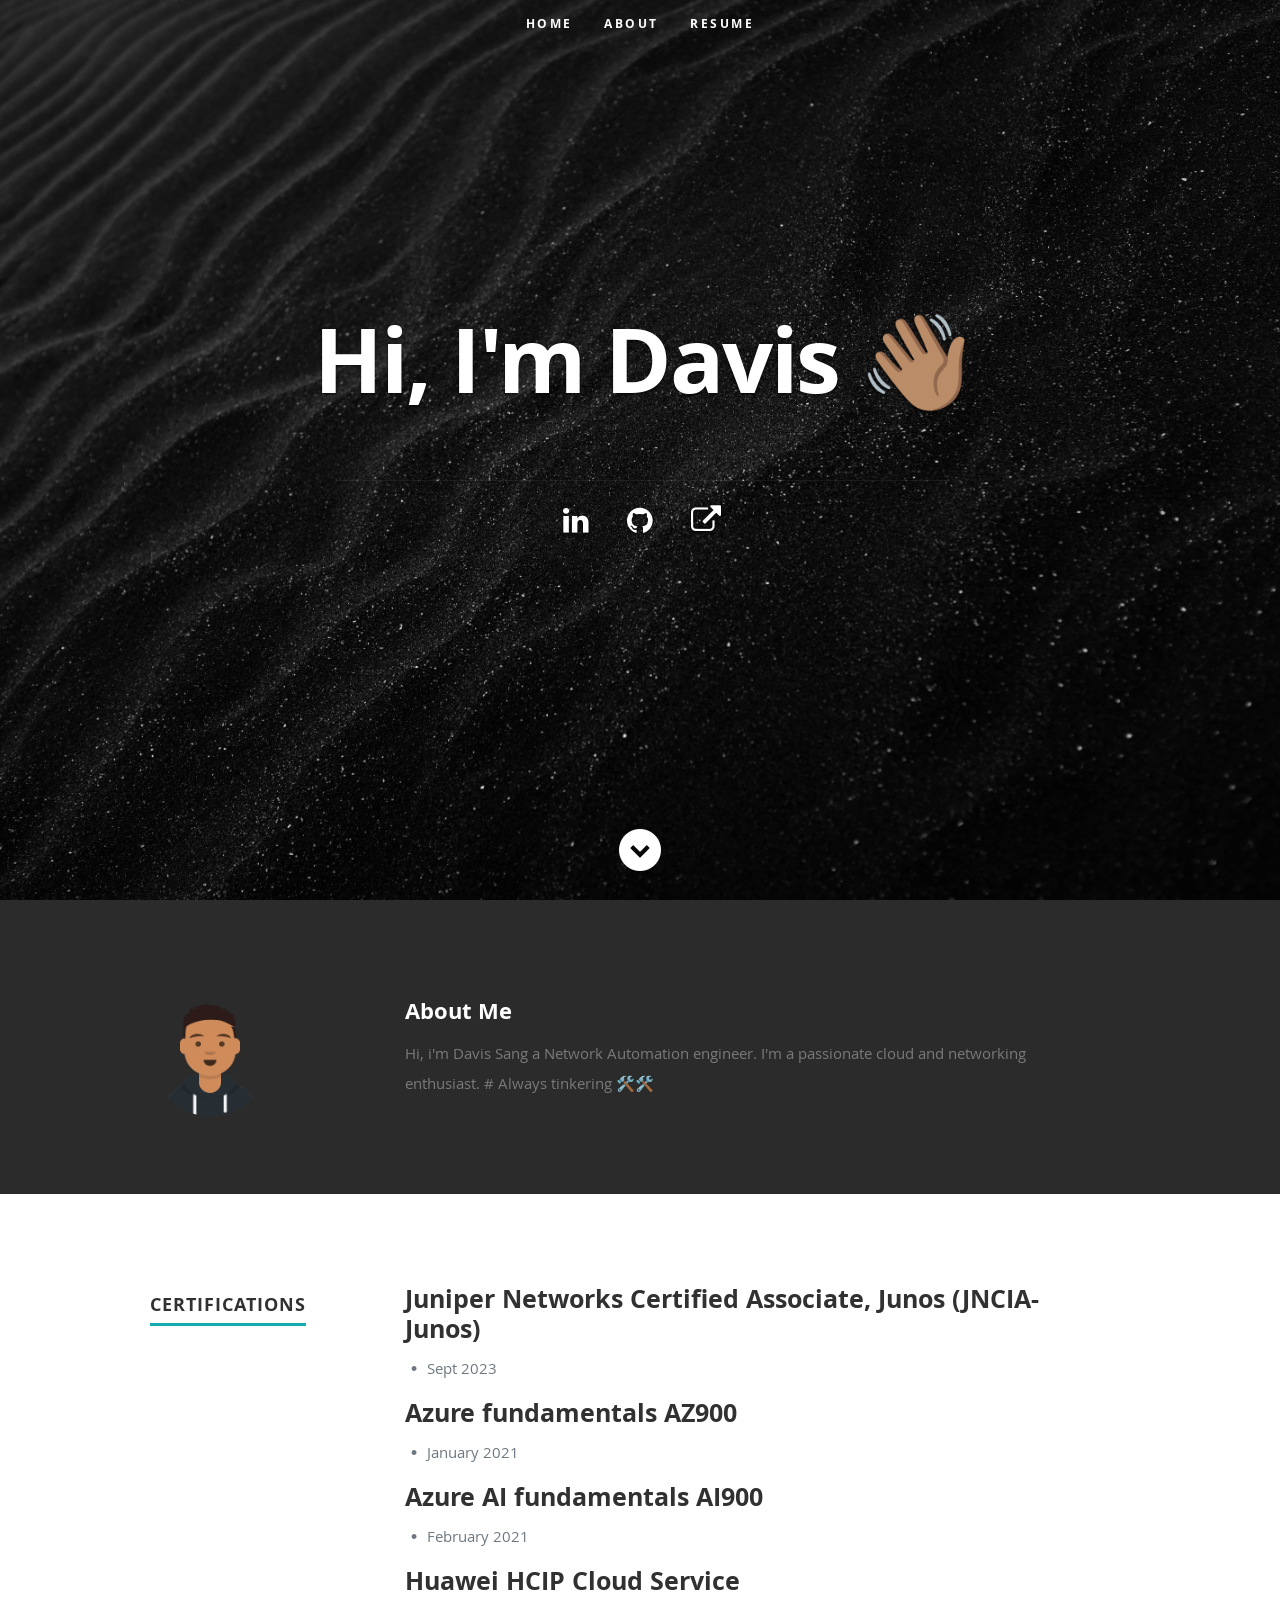
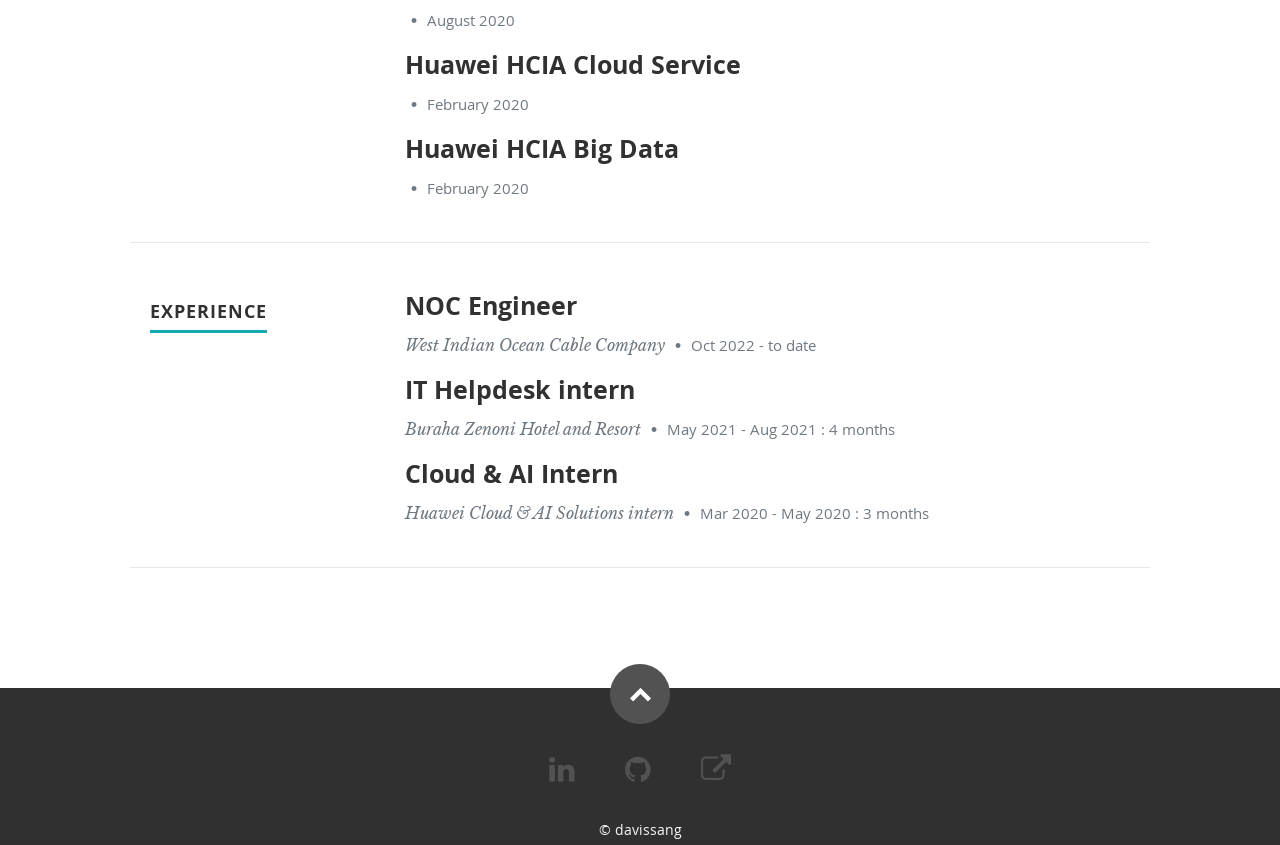
==== frontend/index.html @ 90fdb2c0 "chore: frontend cleanup" ====
<!DOCTYPE html>
<html class="no-js" lang="en">
<head>
   <!--- Basic Page Needs
   ================================================== -->
   <meta charset="utf-8">
	<title>Davissang</title>
	<meta name="description" content="">
	<meta name="author" content="">

   <!-- Mobile Specific Metas
   ================================================== -->
	<meta name="viewport" content="width=device-width, initial-scale=1, maximum-scale=1">

	<!-- CSS
    ================================================== -->
   <link rel="stylesheet" href="css/default.css">
	<link rel="stylesheet" href="css/layout.css">
   <link rel="stylesheet" href="css/media-queries.css">
   <link rel="stylesheet" href="css/magnific-popup.css">

   <!-- Script
   ================================================== -->
	<script src="js/modernizr.js"></script>

   <!-- Favicons
	================================================== -->
	<link rel="shortcut icon" href="images/favicon.png" >

</head>

<body>

   <!-- Header
   ================================================== -->
   <header id="home">

      <nav id="nav-wrap">

         <a class="mobile-btn" href="#nav-wrap" title="Show navigation">Show navigation</a>
	      <a class="mobile-btn" href="#" title="Hide navigation">Hide navigation</a>

         <ul id="nav" class="nav">
            <li class="current"><a class="smoothscroll" href="#home">Home</a></li>
            <li><a class="smoothscroll" href="#about">About</a></li>
	         <li><a class="smoothscroll" href="#resume">Resume</a></li>
         </ul> <!-- end #nav -->

      </nav> <!-- end #nav-wrap -->

      <div class="row banner">
         <div class="banner-text">
            <h1 class="responsive-headline">Hi, I'm Davis <span> &#128075;&#127997;</span></h1>
            <h3> <a class="smoothscroll" href="#about"></a>
            <a class="smoothscroll" href="#about"></a>.</h3>
            <hr />
            <ul class="social">
               <li><a href="https://www.linkedin.com/in/davis-sang/"><i class="fa fa-linkedin"></i></a></li>
               <li><a href="https://github.com/davissang"><i class="fa fa-github"></i></a></li>
               <li><a href=""><i class="fa fa-external-link"></i></a></li>
            </ul>
         </div>
      </div>

      <p class="scrolldown">
         <a class="smoothscroll" href="#about"><i class="icon-down-circle"></i></a>
      </p>

   </header> 
   <!-- Header End -->

   <main class = "main-page">
   <!-- About Section
   ================================================== -->
   <section id="about">

      <div class="row">

         <div class="three columns">

            <img class="profile-pic"  src="images/myavatar.png"alt="" />

         </div>

         <div class="nine columns main-col">

            <h2>About Me</h2>

            <p>
               Hi, i'm Davis Sang a Network Automation engineer. I'm a passionate cloud and networking enthusiast.
               # Always tinkering 🛠️🛠️ 
            </p>

         </div> <!-- end .main-col -->

      </div>

   </section> <!-- About Section End-->


   <!-- Resume Section
   ================================================== -->
   <section id="resume">

      <!-- Education
      ----------------------------------------------- -->
      <div class="row education">

         <div class="three columns header-col">
            <h1><span>Certifications</span></h1>
         </div>

         <div class="nine columns main-col">

            <div class="row item">

                <div class="twelve columns">
 
                   <h3>Juniper Networks Certified Associate, Junos (JNCIA-Junos)</h3>
                   <p class="info"><span>&bull;</span> <em class="date">Sept 2023</em></p>
 
                </div>
 
             </div> <!-- item end -->

            <div class="row item">

               <div class="twelve columns">

                  <h3>Azure fundamentals AZ900</h3>
                  <p class="info"><span>&bull;</span> <em class="date">January 2021</em></p>

               </div>

            </div> <!-- item end -->

            <div class="row item">

               <div class="twelve columns">

                  <h3>Azure AI fundamentals AI900</h3>
                  <p class="info"> <span>&bull;</span> <em class="date">February 2021</em></p>

               </div>

            </div> <!-- item end -->
            <div class="row item">

               <div class="twelve columns">

                  <h3>Huawei HCIP Cloud Service</h3>
                  <p class="info"> <span>&bull;</span> <em class="date">August 2020</em></p>

               </div>

            </div> <!-- item end -->
            <div class="row item">

               <div class="twelve columns">

                  <h3>Huawei HCIA Cloud Service</h3>
                  <p class="info"> <span>&bull;</span> <em class="date">February 2020</em></p>

               </div>

            </div> <!-- item end -->
            <div class="row item">

               <div class="twelve columns">

                  <h3>Huawei HCIA Big Data</h3>
                  <p class="info"> <span>&bull;</span> <em class="date">February 2020</em></p>

               </div>

            </div> <!-- item end -->

         </div> <!-- main-col end -->

      </div> <!-- End Education -->


      <!-- Work
      ----------------------------------------------- -->
      <div class="row work">

         <div class="three columns header-col">
            <h1><span> Experience</span></h1>
         </div>

         <div class="nine columns main-col">

            <div class="row item">

                <div class="twelve columns">
 
                   <h3>NOC Engineer </h3>
                   <p class="info">West Indian Ocean Cable Company <span>&bull;</span> <em class="date"> Oct 2022 - to date</em></p>
 
                </div>
 
             </div> <!-- item end -->            
            
            <div class="row item">

               <div class="twelve columns">

                  <h3> IT Helpdesk intern </h3>
                  <p class="info"> Buraha Zenoni Hotel and Resort <span>&bull;</span> <em class="date">May 2021 - Aug 2021 : 4 months</em></p>


               </div>

            </div> <!-- item end -->

            <div class="row item">

               <div class="twelve columns">

                  <h3>Cloud & AI Intern </h3>
                  <p class="info">Huawei Cloud & AI Solutions intern <span>&bull;</span> <em class="date">Mar 2020 - May 2020  : 3 months</em></p>

               </div>

            </div> <!-- item end -->

            

         </div> <!-- main-col end -->

      </div> <!-- End Work -->
   </main>
   <!-- footer================================================== -->
   <footer>

      <div class="row">

         <div class="twelve columns">

            <ul class="social-links">
               <li><a href="https://www.linkedin.com/in/davis-sang/"><i class="fa fa-linkedin"></i></a></li>
               <li><a href="https://github.com/davissang"><i class="fa fa-github"></i></a></li>
               <li><a href=""><i class="fa fa-external-link"></i></a></li>
            </ul>
            <ul class="copyright">
               <li>&copy; davissang</li>
            </ul>

         </div>

         <div id="go-top"><a class="smoothscroll" title="Back to Top" href="#home"><i class="icon-up-open"></i></a></div>

      </div>

   </footer> <!-- Footer End-->

   <!-- Java Script
   ================================================== -->
   <script src="http://ajax.googleapis.com/ajax/libs/jquery/1.10.2/jquery.min.js"></script>
   <script>window.jQuery || document.write('<script src="js/jquery-1.10.2.min.js"><\/script>')</script>
   <script type="text/javascript" src="js/jquery-migrate-1.2.1.min.js"></script>
   <script src="js/jquery.flexslider.js"></script>
   <script src="js/waypoints.js"></script>
   <script src="js/jquery.fittext.js"></script>
   <script src="js/magnific-popup.js"></script>
   <script src="js/init.js"></script>

</body>

</html>
---- frontend/css/default.css ----
/*
=====================================================================
*   Ceevee v1.0 Default Stylesheet
*   url: styleshout.com
*   03-17-2014
=====================================================================

TOC:
a. Webfonts and Icon fonts
b. Reset
c. Default Styles
   1. Basic
   2. Typography
   3. Links
   4. Images
   5. Buttons
   6. Forms
d. Grid
e. Others
   1. Clearing
   2. Misc

=====================================================================  */

/* ------------------------------------------------------------------ */
/* a. Webfonts and Icon fonts
 ------------------------------------------------------------------ */

@import url("fonts.css");
@import url("fontello/css/fontello.css");
@import url("font-awesome/css/font-awesome.min.css");

/* ------------------------------------------------------------------
/* b. Reset
      Adapted from:
      Normalize.css - https://github.com/necolas/normalize.css/
      HTML5 Doctor Reset - html5doctor.com/html-5-reset-stylesheet/
/* ------------------------------------------------------------------ */

html, body, div, span, object, iframe,
h1, h2, h3, h4, h5, h6, p, blockquote, pre,
abbr, address, cite, code,
del, dfn, em, img, ins, kbd, q, samp,
small, strong, sub, sup, var,
b, i,
dl, dt, dd, ol, ul, li,
fieldset, form, label, legend,
table, caption, tbody, tfoot, thead, tr, th, td,
article, aside, canvas, details, figcaption, figure,
footer, header, hgroup, menu, nav, section, summary,
time, mark, audio, video {
   margin: 0;
   padding: 0;
   border: 0;
   outline: 0;
   font-size: 100%;
   vertical-align: baseline;
   background: transparent;
}

article,aside,details,figcaption,figure,
footer,header,hgroup,menu,nav,section {
   display: block;
}

audio,
canvas,
video {
   display: inline-block;
}

audio:not([controls]) {
   display: none;
   height: 0;
}

[hidden] { display: none; }

code, kbd, pre, samp {
   font-family: monospace, serif;
   font-size: 1em;
}

pre {
   white-space: pre;
   white-space: pre-wrap;
   word-wrap: break-word;
}

blockquote, q { quotes: &#8220 &#8220; }

blockquote:before, blockquote:after,
q:before, q:after {
   content: '';
   content: none;
}

ins {
   background-color: #ff9;
   color: #000;
   text-decoration: none;
}

mark {
   background-color: #A7F4F6;
   color: #555;
}

del { text-decoration: line-through; }

abbr[title], dfn[title] {
   border-bottom: 1px dotted;
   cursor: help;
}

table {
   border-collapse: collapse;
   border-spacing: 0;
}


/* ------------------------------------------------------------------ */
/* c. Default and Basic Styles
      Adapted from:
      Skeleton CSS Framework - http://www.getskeleton.com/
      Typeplate Typographic Starter Kit - http://typeplate.com/
/* ------------------------------------------------------------------ */

/*  1. Basic  ------------------------------------------------------- */

*,
*:before,
*:after {
   -moz-box-sizing: border-box;
   -webkit-box-sizing: border-box;
   box-sizing: border-box;
}

html {
   font-size: 62.5%;
   -webkit-font-smoothing: antialiased;
}

body {
   background: #fff;
   font-family: 'opensans-regular', sans-serif;
   font-weight: normal;
   font-size: 15px;
   line-height: 30px;
	color: #838C95;

   -webkit-font-smoothing: antialiased; /* Fix for webkit rendering */
	-webkit-text-size-adjust: 100%;
}

/*  2. Typography
       Vertical rhythm with leading derived from 6
--------------------------------------------------------------------- */

h1, h2, h3, h4, h5, h6 {
   color: #313131;
	font-family: 'opensans-bold', sans-serif;
   font-weight: normal;
}
h1 a, h2 a, h3 a, h4 a, h5 a, h6 a { font-weight: inherit; }
h1 { font-size: 38px; line-height: 42px; margin-bottom: 12px; letter-spacing: -1px; }
h2 { font-size: 28px; line-height: 36px; margin-bottom: 6px; }
h3 { font-size: 22px; line-height: 30px; margin-bottom: 12px; }
h4 { font-size: 20px; line-height: 30px; margin-bottom: 6px; }
h5 { font-size: 18px; line-height: 30px; }
h6 { font-size: 14px; line-height: 30px; }
.subheader { }

p { margin: 0 0 30px 0; }
p img { margin: 0; }
p.lead {
   font: 19px/36px 'opensans-light', sans-serif;
   margin-bottom: 18px;
}

/* for 'em' and 'strong' tags, font-size and line-height should be same with
the body tag due to rendering problems in some browsers */
em { font: 15px/30px 'opensans-italic', sans-serif; }
strong, b { font: 15px/30px 'opensans-bold', sans-serif; }
small { font-size: 11px; line-height: inherit; }

/*	Blockquotes */
blockquote {
   margin: 30px 0px;
   padding-left: 40px;
   position: relative;
}
blockquote:before {
   content: "\201C";
   opacity: 0.45;
   font-size: 80px;
   line-height: 0px;
   margin: 0;
   font-family: arial, sans-serif;

   position: absolute;
   top:  30px;
	left: 0;
}
blockquote p {
   font-family: 'librebaskerville-italic', serif;
   padding: 0;
   font-size: 18px;
   line-height: 36px;
}
blockquote cite {
   display: block;
   font-size: 12px;
   font-style: normal;
   line-height: 18px;
}
blockquote cite:before { content: "\2014 \0020"; }
blockquote cite a,
blockquote cite a:visited { color: #8B9798; border: none }

/* ---------------------------------------------------------------------
/*  Pull Quotes Markup
/*
    <aside class="pull-quote">
		<blockquote>
			<p></p>
		</blockquote>
	 </aside>
/*
/* --------------------------------------------------------------------- */
.pull-quote {
   position: relative;
	padding: 18px 30px 18px 0px;
}
.pull-quote:before,
.pull-quote:after {
	height: 1em;
	opacity: 0.45;
	position: absolute;
	font-size: 80px;
   font-family: Arial, Sans-Serif;
}
.pull-quote:before {
	content: "\201C";
	top:  33px;
	left: 0;
}
.pull-quote:after {
	content: '\201D';
	bottom: -33px;
	right: 0;
}
.pull-quote blockquote {
   margin: 0;
}
.pull-quote blockquote:before {
   content: none;
}

/* Abbreviations */
abbr {
   font-family: 'opensans-bold', sans-serif;
	font-variant: small-caps;
	text-transform: lowercase;
   letter-spacing: .5px;
	color: gray;
}
abbr:hover { cursor: help; }

/* drop cap */
.drop-cap:first-letter {
	float: left;
	margin: 0;
	padding: 14px 6px 0 0;
	font-size: 84px;
	font-family: /* Copperplate */ 'opensans-bold', sans-serif;
   line-height: 60px;
	text-indent: 0;
	background: transparent;
	color: inherit;
}

hr { border: solid #E3E3E3; border-width: 1px 0 0; clear: both; margin: 11px 0 30px; height: 0; }


/*  3. Links  ------------------------------------------------------- */

a, a:visited {
   text-decoration: none;
   outline: 0;
   color: #11ABB0;

   -webkit-transition: color .3s ease-in-out;
   -moz-transition: color .3s ease-in-out;
   -o-transition: color .3s ease-in-out;
   transition: color .3s ease-in-out;
}
a:hover, a:focus { color: #313131; }
p a, p a:visited { line-height: inherit; }


/*  4. List  --------------------------------------------------------- */

ul, ol { margin-bottom: 24px; margin-top: 12px; }
ul { list-style: none outside; }
ol { list-style: decimal; }
ol, ul.square, ul.circle, ul.disc { margin-left: 30px; }
ul.square { list-style: square outside; }
ul.circle { list-style: circle outside; }
ul.disc { list-style: disc outside; }
ul ul, ul ol,
ol ol, ol ul { margin: 6px 0 6px 30px; }
ul ul li, ul ol li,
ol ol li, ol ul li { margin-bottom: 6px; }
li { line-height: 18px; margin-bottom: 12px; }

/* ---------------------------------------------------------------------
/*  Stats Tab Markup

    <ul class="stats-tabs">
		<li><a href="#">[value]<b>[name]</b></a></li>
	 </ul>

    Extend this object into your markup.
/*
/* --------------------------------------------------------------------- */
.stats-tabs {
   padding: 0;
   margin: 24px 0;
}
.stats-tabs li {
	display: inline-block;
	margin: 0 10px 18px 0;
	padding: 0 10px 0 0;
	border-right: 1px solid #ccc;
}
.stats-tabs li:last-child {
	margin: 0;
	padding: 0;
	border: none;
}
.stats-tabs li a {
	display: inline-block;
	font-size: 22px;
	font-family: 'opensans-bold', sans-serif;
   border: none;
   color: #313131;
}
.stats-tabs li a:hover {
   color:#11ABB0;
}
.stats-tabs li a b {
	display: block;
	margin: 6px 0 0 0;
	font-size: 13px;
	font-family: 'opensans-regular', sans-serif;
   color: #8B9798;
}

/* definition list */
dl { margin: 12px 0; }
dt { margin: 0; color:#11ABB0; }
dd { margin: 0 0 0 20px; }

/* Lining Definition Style Markup */
.lining dt,
.lining dd {
	display: inline;
	margin: 0;
}
.lining dt + dt:before,
.lining dd + dt:before {
	content: "\A";
	white-space: pre;
}
.lining dd + dd:before {
	content: ", ";
}
.lining dd:before {
	content: ": ";
	margin-left: -0.2em;
}

/* Dictionary Definition Style Markup */
.dictionary-style dt {
	display: inline;
	counter-reset: definitions;
}
.dictionary-style dt + dt:before {
	content: ", ";
	margin-left: -0.2em;
}
.dictionary-style dd {
	display: block;
	counter-increment: definitions;
}
.dictionary-style dd:before {
	content: counter(definitions, decimal) ". ";
}

/* Pagination */
.pagination {
   margin: 36px auto;
   text-align: center;
}
.pagination ul li {
   display: inline-block;
   margin: 0;
   padding: 0;
}
.pagination .page-numbers {
   font: 15px/18px 'opensans-bold', sans-serif;
   display: inline-block;
   padding: 6px 10px;
   margin-right: 3px;
   margin-bottom: 6px;
	color: #6E757C;
	background-color: #E6E8EB;

	-webkit-transition: all 200ms ease-in-out;
	-moz-transition: all 200ms ease-in-out;
	-o-transition: all 200ms ease-in-out;
	-ms-transition: all 200ms ease-in-out;
	transition: all 200ms ease-in-out;

   -moz-border-radius: 3px;
   -webkit-border-radius: 3px;
   -khtml-border-radius: 3px;
	border-radius: 3px;
}
.pagination .page-numbers:hover {
   background: #838A91;
   color: #fff;
}
.pagination .current,
.pagination .current:hover {
   background-color: #11ABB0;
   color: #fff;
}
.pagination .inactive,
.pagination .inactive:hover {
   background-color: #E6E8EB;
	color: #A9ADB2;
}
.pagination .prev, .pagination .next {}

/*  5. Images  --------------------------------------------------------- */

img {
   max-width: 100%;
   height: auto;
}
img.pull-right { margin: 12px 0px 0px 18px; }
img.pull-left { margin: 12px 18px 0px 0px; }

/*  6. Buttons  --------------------------------------------------------- */

.button,
.button:visited,
button,
input[type="submit"],
input[type="reset"],
input[type="button"] {
   font: 16px/30px 'opensans-bold', sans-serif;
   background: #11ABB0;
   display: inline-block;
	text-decoration: none;
   letter-spacing: 0;
   color: #fff;
	padding: 12px 20px;
	margin-bottom: 18px;
   border: none;
   cursor: pointer;
   height: auto;

   -webkit-transition: all .2s ease-in-out;
	-moz-transition: all .2s ease-in-out;
	-o-transition: all .2s ease-in-out;
	-ms-transition: all .2s ease-in-out;
	transition: all .2s ease-in-out;

   -moz-border-radius: 3px;
   -webkit-border-radius: 3px;
   -khtml-border-radius: 3px;
   border-radius: 3px;
}

.button:hover,
button:hover,
input[type="submit"]:hover,
input[type="reset"]:hover,
input[type="button"]:hover {
   background: #3d4145;
   color: #fff;
}

.button:active,
button:active,
input[type="submit"]:active,
input[type="reset"]:active,
input[type="button"]:active {
   background: #3d4145;
   color: #fff;
}

.button.full-width,
button.full-width,
input[type="submit"].full-width,
input[type="reset"].full-width,
input[type="button"].full-width {
	width: 100%;
	padding-left: 0 !important;
	padding-right: 0 !important;
	text-align: center;
}

/* Fix for odd Mozilla border & padding issues */
button::-moz-focus-inner,
input::-moz-focus-inner {
    border: 0;
    padding: 0;
}


/*  7. Forms  --------------------------------------------------------- */

form { margin-bottom: 24px; }
fieldset { margin-bottom: 24px; }

input[type="text"],
input[type="password"],
input[type="email"],
textarea,
select {
   display: block;
   padding: 18px 15px;
   margin: 0 0 24px 0;
   border: 0;
   outline: none;
   vertical-align: middle;
   min-width: 225px;
	max-width: 100%;
   font-size: 15px;
   line-height: 24px;
	color: #647373;
	background: #D3D9D9;

}

/* select { padding: 0;
   width: 220px;
   } */

input[type="text"]:focus,
input[type="password"]:focus,
input[type="email"]:focus,
textarea:focus {
   color: #B3B7BC;
	background-color: #3d4145;
}

textarea { min-height: 220px; }

label,
legend {
   font: 16px/24px 'opensans-bold', sans-serif;
	margin: 12px 0;
   color: #3d4145;
   display: block;
}
label span,
legend span {
	color: #8B9798;
   font: 14px/24px 'opensans-regular', sans-serif;
}

input[type="checkbox"],
input[type="radio"] {
    font-size: 15px;
    color: #737373;
}

input[type="checkbox"] { display: inline; }

/* ------------------------------------------------------------------ */
/* d. Grid
---------------------------------------------------------------------
   gutter = 40px.
/* ------------------------------------------------------------------ */

/* default
--------------------------------------------------------------- */
.row {
   width: 96%;
   max-width: 1020px;
   margin: 0 auto;
}
/* fixed width for IE8 */
.ie .row { width: 1000px ; }

.narrow .row { max-width: 980px; }

.row .row { width: auto; max-width: none; margin: 0 -20px; }

/* row clearing */
.row:before,
.row:after {
    content: " ";
    display: table;
}
.row:after {
    clear: both;
}

.column, .columns {
   position: relative;
   padding: 0 20px;
   min-height: 1px;
   float: left;
}
.column.centered, .columns.centered  {
    float: none;
    margin: 0 auto;
}

/* removed gutters */
.row.collapsed > .column,
.row.collapsed > .columns,
.column.collapsed, .columns.collapsed  { padding: 0; }

[class*="column"] + [class*="column"]:last-child { float: right; }
[class*="column"] + [class*="column"].end { float: right; }

/* column widths */
.row .one         { width: 8.33333%; }
.row .two         { width: 16.66667%; }
.row .three       { width: 25%; }
.row .four        { width: 33.33333%; }
.row .five        { width: 41.66667%; }
.row .six         { width: 50%; }
.row .seven       { width: 58.33333%; }
.row .eight       { width: 66.66667%; }
.row .nine        { width: 75%; }
.row .ten         { width: 83.33333%; }
.row .eleven      { width: 91.66667%; }
.row .twelve      { width: 100%; }

/* Offsets */
.row .offset-1    { margin-left: 8.33333%; }
.row .offset-2    { margin-left: 16.66667%; }
.row .offset-3    { margin-left: 25%; }
.row .offset-4    { margin-left: 33.33333%; }
.row .offset-5    { margin-left: 41.66667%; }
.row .offset-6    { margin-left: 50%; }
.row .offset-7    { margin-left: 58.33333%; }
.row .offset-8    { margin-left: 66.66667%; }
.row .offset-9    { margin-left: 75%; }
.row .offset-10   { margin-left: 83.33333%; }
.row .offset-11   { margin-left: 91.66667%; }

/* Push/Pull */
.row .push-1      { left: 8.33333%; }
.row .pull-1      { right: 8.33333%; }
.row .push-2      { left: 16.66667%; 	}
.row .pull-2      { right: 16.66667%; }
.row .push-3      { left: 25%; }
.row .pull-3      { right: 25%;	}
.row .push-4      { left: 33.33333%; }
.row .pull-4      { right: 33.33333%; }
.row .push-5      { left: 41.66667%; }
.row .pull-5      { right: 41.66667%; }
.row .push-6      { left: 50%; }
.row .pull-6      { right: 50%; }
.row .push-7      { left: 58.33333%; }
.row .pull-7      { right: 58.33333%; }
.row .push-8      { left: 66.66667%; 	}
.row .pull-8      { right: 66.66667%; }
.row .push-9      { left: 75%; }
.row .pull-9      { right: 75%; }
.row .push-10     { left: 83.33333%; }
.row .pull-10     { right: 83.33333%; }
.row .push-11     { left: 91.66667%; }
.row .pull-11     { right: 91.66667%; }

/* block grids
--------------------------------------------------------------------- */
.bgrid-sixths [class*="column"]   { width: 16.66667%; }
.bgrid-quarters [class*="column"] { width: 25%; }
.bgrid-thirds [class*="column"]   { width: 33.33333%; }
.bgrid-halves [class*="column"]   { width: 50%; }

[class*="bgrid"] [class*="column"] + [class*="column"]:last-child { float: left; }

/* Left clearing for block grid columns - columns that changes width in
different screen sizes. Allows columns with different heights to align
properly.
--------------------------------------------------------------------- */
.first { clear: left; }   /* first column in default screen */
.s-first { clear: none; } /* first column in smaller screens */

/* smaller screens
--------------------------------------------------------------- */
@media only screen and (max-width: 900px) {

   /* block grids on small screens */
   .s-bgrid-sixths [class*="column"]   { width: 16.66667%; }
   .s-bgrid-quarters [class*="column"] { width: 25%; }
   .s-bgrid-thirds [class*="column"]   { width: 33.33333%; }
   .s-bgrid-halves [class*="column"]   { width: 50%; }

   /* block grids left clearing */
   .first { clear: none; }
   .s-first { clear: left; }

}

/* mobile wide/smaller tablets
--------------------------------------------------------------- */
@media only screen and (max-width: 767px) {

   .row {
	   width: 460px;
	   margin: 0 auto;
      padding: 0;
	}
   .column, .columns {
	   width: auto !important;
	   float: none;
	   margin-left: 0;
	   margin-right: 0;
      padding: 0 30px;
   }
   .row .row { width: auto; max-width: none; margin: 0 -30px; }

   [class*="column"] + [class*="column"]:last-child { float: none; }
   [class*="bgrid"] [class*="column"] + [class*="column"]:last-child { float: none; }

   /* Offsets */
   .row .offset-1    { margin-left: 0%; }
   .row .offset-2    { margin-left: 0%; }
   .row .offset-3    { margin-left: 0%; }
   .row .offset-4    { margin-left: 0%; }
   .row .offset-5    { margin-left: 0%; }
   .row .offset-6    { margin-left: 0%; }
   .row .offset-7    { margin-left: 0%; }
   .row .offset-8    { margin-left: 0%; }
   .row .offset-9    { margin-left: 0%; }
   .row .offset-10   { margin-left: 0%; }
   .row .offset-11   { margin-left: 0%; }
}

/* mobile narrow
--------------------------------------------------------------- */
@media only screen and (max-width: 460px) {

   .row { width: auto; }

}

/* larger screens
--------------------------------------------------------------- */
@media screen and (min-width: 1200px) {

   .wide .row { max-width: 1180px; }

}

/* ------------------------------------------------------------------ */
/* e. Others
/* ------------------------------------------------------------------ */

/*  1. Clearing
    (http://nicolasgallagher.com/micro-clearfix-hack/
--------------------------------------------------------------------- */

.cf:before,
.cf:after {
    content: " ";
    display: table;
}
.cf:after {
    clear: both;
}

/*  2. Misc -------------------------------------------------------- */

.remove-bottom { margin-bottom: 0 !important; }
.half-bottom { margin-bottom: 12px !important; }
.add-bottom { margin-bottom: 24px !important; }
.no-border { border: none; }

.text-center  { text-align: center !important; }
.text-left    { text-align: left !important; }
.text-right   { text-align: right !important; }
.pull-left    { float: left !important; }
.pull-right   { float: right !important; }
.align-center {
	margin-left: auto !important;
	margin-right: auto !important;
	text-align: center !important;
}
---- frontend/css/layout.css ----
/*
=====================================================================
*   Ceevee v1.0 Layout Stylesheet
*   url: styleshout.com
*   03-18-2014
=====================================================================

   TOC:
   a. General Styles
   b. Header Styles
   c. About Section
   d. Resume Section
   e. Portfolio Section
   f. Call To Action Section
   g. Testimonials Section
   h. Contact Section
   i. Footer

===================================================================== */

/* ------------------------------------------------------------------ */
/* a. General Styles
/* ------------------------------------------------------------------ */

body { background: #0f0f0f; }

/* ------------------------------------------------------------------ */
/* b. Header Styles
/* ------------------------------------------------------------------ */

header {
   position: relative;
   height: 800px;
   min-height: 500px;
   width: 100%;
   background: #161415 url(../images/background.jpg) no-repeat top center;
   background-size: cover !important;
	-webkit-background-size: cover !important;
   text-align: center;
   overflow: hidden;
}

/* vertically center banner section */
header:before {
   content: '';
   display: inline-block;
   vertical-align: middle;
   height: 100%;
}
header .banner {
   display: inline-block;
   vertical-align: middle;
   margin: 0 auto;
   width: 85%;
   padding-bottom: 30px;
   text-align: center;
}

header .banner-text { width: 100%; }
header .banner-text h1 {
   font: 90px/1.1em 'opensans-bold', sans-serif;
   color: #fff;
   letter-spacing: -2px;
   margin: 0 auto 18px auto;
   text-shadow: 0px 1px 3px rgba(0, 0, 0, .8);
}
header .banner-text h3 {
   font: 18px/1.9em 'librebaskerville-regular', serif;
   color: #A8A8A8;
   margin: 0 auto;
   width: 70%;
   text-shadow: 0px 1px 2px rgba(0, 0, 0, .5);
}
header .banner-text h3 span,
header .banner-text h3 a {
   color: #fff;
}
header .banner-text hr {
   width: 60%;
   margin: 18px auto 24px auto;
   border-color: #2F2D2E;
   border-color: rgba(150, 150, 150, .1);
}

/* header social links */
header .social {
   margin: 24px 0;
   padding: 0;
   font-size: 30px;
   text-shadow: 0px 1px 2px rgba(0, 0, 0, .8);
}
header .social li {
   display: inline-block;
   margin: 0 15px;
   padding: 0;
}
header .social li a { color: #fff; }
header .social li a:hover { color: #11ABB0; }

/* scrolldown link */
header .scrolldown a {
   position: absolute;
   bottom: 30px;
   left: 50%;
   margin-left: -29px;
   color: #fff;
   display: block;
   height: 42px;
   width: 42px;
   font-size: 42px;
   line-height: 42px;
   color: #fff;
   border-radius: 100%;

   -webkit-transition: all .3s ease-in-out;
   -moz-transition: all .3s ease-in-out;
   -o-transition: all .3s ease-in-out;
   transition: all .3s ease-in-out;
}
header .scrolldown a:hover { color: #11ABB0; }

/* primary navigation
--------------------------------------------------------------------- */
#nav-wrap ul, #nav-wrap li, #nav-wrap a {
	 margin: 0;
	 padding: 0;
	 border: none;
	 outline: none;
}

/* nav-wrap */
#nav-wrap {
   font: 12px 'opensans-bold', sans-serif;
   width: 100%;
   text-transform: uppercase;
   letter-spacing: 2.5px;
   margin: 0 auto;
   z-index: 100;
   position: fixed;
   left: 0;
   top: 0;
}
.opaque { background-color: #333; }

/* hide toggle button */
#nav-wrap > a.mobile-btn { display: none; }

ul#nav {
   min-height: 48px;
   width: auto;

   /* center align the menu */
   text-align: center;
}
ul#nav li {
   position: relative;
   list-style: none;
   height: 48px;
   display: inline-block;
}

/* Links */
ul#nav li a {

/* 8px padding top + 8px padding bottom + 32px line-height = 48px */

   display: inline-block;
   padding: 8px 13px;
   line-height: 32px;
	text-decoration: none;
   text-align: left;
   color: #fff;

	-webkit-transition: color .2s ease-in-out;
	-moz-transition: color .2s ease-in-out;
	-o-transition: color .2s ease-in-out;
	-ms-transition: color .2s ease-in-out;
	transition: color .2s ease-in-out;
}

ul#nav li a:active { background-color: transparent !important; }
ul#nav li.current a { color: #F06000; }


/* ------------------------------------------------------------------ */
/* c. About Section
/* ------------------------------------------------------------------ */

#about {
   background: #2B2B2B;
   padding-top: 96px;
   padding-bottom: 66px;
   overflow: hidden;
}

#about a, #about a:visited  { color: #fff; }
#about a:hover, #about a:focus { color: #11ABB0; }

#about h2 {
   font: 22px/30px 'opensans-bold', sans-serif;
   color: #fff;
   margin-bottom: 12px;
}
#about p {
   line-height: 30px;
   color: #7A7A7A;
}
#about .profile-pic {
   position: relative;
   width: 120px;
   height: 120px;
   border-radius: 100%;
}
#about .contact-details { width: 41.66667%; }
#about .download {
   width: 58.33333%;
   padding-top: 6px;
}
#about .main-col { padding-right: 5%; }
#about .download .button {
   margin-top: 6px;
   background: #444;
}
#about .download .button:hover {
   background: #fff;
   color: #2B2B2B;
}
#about .download .button i {
   margin-right: 15px;
   font-size: 20px;
}


/* ------------------------------------------------------------------ */
/* d. Resume Section
/* ------------------------------------------------------------------ */

#resume {
   background: #fff;
   padding-top: 90px;
   padding-bottom: 72px;
   overflow: hidden;
}

#resume a, #resume a:visited  { color: #11ABB0; }
#resume a:hover, #resume a:focus { color: #313131; }

#resume h1 {
   font: 18px/24px 'opensans-bold', sans-serif;
   text-transform: uppercase;
   letter-spacing: 1px;
}
#resume h1 span {
   border-bottom: 3px solid #11ABB0;
   padding-bottom: 6px;
}
#resume h3 {
   font: 25px/30px 'opensans-bold', sans-serif;
}

#resume .header-col { padding-top: 9px; }
#resume .main-col { padding-right: 10%; }

.education, .work {
   margin-bottom: 48px;
   padding-bottom: 24px;
   border-bottom: 1px solid #E8E8E8;
}
#resume .info {
   font: 16px/24px 'librebaskerville-italic', serif;
   color: #6E7881;
   margin-bottom: 18px;
   margin-top: 9px;
}
#resume .info span {
   margin-right: 5px;
   margin-left: 5px;
}
#resume .date {
   font: 15px/24px 'opensans-regular', sans-serif;
   margin-top: 6px;
}

/* ------------------------------------------------------------------ */
/* e. Portfolio Section
/* ------------------------------------------------------------------ */

#portfolio {
   background: #ebeeee;
   padding-top: 90px;
   padding-bottom: 60px;
}
#portfolio h1 {
   font: 15px/24px 'opensans-semibold', sans-serif;
   text-transform: uppercase;
   letter-spacing: 1px;
   text-align: center;
   margin-bottom: 48px;
   color: #95A3A3;
}

/* Portfolio Content */
#portfolio-wrapper .columns { margin-bottom: 36px; }
.portfolio-item .item-wrap {
   background: #fff;
   overflow: hidden;
   position: relative;

   -webkit-transition: all 0.3s ease-in-out;
	-moz-transition: all 0.3s ease-in-out;
	-o-transition: all 0.3s ease-in-out;
	-ms-transition: all 0.3s ease-in-out;
	transition: all 0.3s ease-in-out;
}
.portfolio-item .item-wrap a {
   display: block;
   cursor: pointer;
}

/* overlay */
.portfolio-item .item-wrap .overlay {
   position: absolute;
   left: 0;
   top: 0;
   width: 100%;
   height: 100%;

	opacity: 0;
	-moz-opacity: 0;
	filter:alpha(opacity=0);

   -webkit-transition: opacity 0.3s ease-in-out;
	-moz-transition: opacity 0.3s ease-in-out;
	-o-transition: opacity 0.3s ease-in-out;
	transition: opacity 0.3s ease-in-out;

   background: url(../images/overlay-bg.png) repeat;
}
.portfolio-item .item-wrap .link-icon {
   display: block;
   color: #fff;
   height: 30px;
   width: 30px;
   font-size: 18px;
   line-height: 30px;
   text-align: center;

   opacity: 0;
	-moz-opacity: 0;
	filter:alpha(opacity=0);

   -webkit-transition: opacity 0.3s ease-in-out;
	-moz-transition: opacity 0.3s ease-in-out;
	-o-transition: opacity 0.3s ease-in-out;
	transition: opacity 0.3s ease-in-out;

   position: absolute;
   top: 50%;
   left: 50%;
   margin-left: -15px;
   margin-top: -15px;
}
.portfolio-item .item-wrap img {
   vertical-align: bottom;
}
.portfolio-item .portfolio-item-meta { padding: 18px }
.portfolio-item .portfolio-item-meta h5 {
   font: 14px/21px 'opensans-bold', sans-serif;
   color: #fff;
}
.portfolio-item .portfolio-item-meta p {
   font: 12px/18px 'opensans-light', sans-serif;
   color: #c6c7c7;
   margin-bottom: 0;
}

/* on hover */
.portfolio-item:hover .overlay {
	opacity: 1;
	-moz-opacity: 1;
	filter:alpha(opacity=100);
}
.portfolio-item:hover .link-icon {
   opacity: 1;
	-moz-opacity: 1;
	filter:alpha(opacity=100);
}

/* popup modal */
.popup-modal {
	max-width: 550px;
	background: #fff;
	position: relative;
	margin: 0 auto;
}
.popup-modal .description-box { padding: 12px 36px 18px 36px; }
.popup-modal .description-box h4 {
   font: 15px/24px 'opensans-bold', sans-serif;
	margin-bottom: 12px;
   color: #111;
}
.popup-modal .description-box p {
	font: 14px/24px 'opensans-regular', sans-serif;
   color: #A1A1A1;
   margin-bottom: 12px;
}
.popup-modal .description-box .categories {
   font: 11px/21px 'opensans-light', sans-serif;
   color: #A1A1A1;
   text-transform: uppercase;
   letter-spacing: 2px;
   display: block;
   text-align: left;
}
.popup-modal .description-box .categories i {
   margin-right: 8px;
}
.popup-modal .link-box {
   padding: 18px 36px;
   background: #111;
   text-align: left;
}
.popup-modal .link-box a {
   color: #fff;
	font: 11px/21px 'opensans-bold', sans-serif;
	text-transform: uppercase;
   letter-spacing: 3px;
   cursor: pointer;
}
.popup-modal a:hover {	color: #00CCCC; }
.popup-modal a.popup-modal-dismiss { margin-left: 24px; }


/* fadein/fadeout effect for modal popup
/* ------------------------------------------------------------------ */

/* content at start */
.mfp-fade.mfp-wrap .mfp-content .popup-modal {
   opacity: 0;
   -webkit-transition: all 200ms ease-in-out;
	-moz-transition: all 200ms ease-in-out;
	-o-transition: all 200ms ease-in-out;
	-ms-transition: all 200ms ease-in-out;
   transition: all 200ms ease-in-out;
}
/* content fadein */
.mfp-fade.mfp-wrap.mfp-ready .mfp-content .popup-modal {
   opacity: 1;
}
/* content fadeout */
.mfp-fade.mfp-wrap.mfp-removing .mfp-content .popup-modal {
   opacity: 0;
}

/* ------------------------------------------------------------------ */
/* f. Call To Action Section
/* ------------------------------------------------------------------ */

#call-to-action {
   background: #212121;
   padding-top: 66px;
   padding-bottom: 48px;
}
#call-to-action h1 {
   font: 18px/24px 'opensans-bold', sans-serif;
   text-transform: uppercase;
   letter-spacing: 3px;
   color: #fff;
}
#call-to-action h1 span { display: none; }
#call-to-action .header-col h1:before {
   font-family: 'FontAwesome';
   content: "\f0ac";
	padding-right: 10px;
	font-size: 72px;
   line-height: 72px;
   text-align: left;
   float: left;
   color: #fff;
}
#call-to-action .action {
   margin-top: 12px;
}
#call-to-action h2 {
   font: 28px/36px 'opensans-bold', sans-serif;
   color: #EBEEEE;
   margin-bottom: 6px;
}
#call-to-action h2 a {
   color: inherit;
}
#call-to-action p {
   color: #636363;
   font-size: 17px;
}
/*#
call-to-action .button {
	color:#fff;
   background: #0D0D0D;
}
*/
#call-to-action .button:hover,
#call-to-action .button:active {
   background: #FFFFFF;
   color: #0D0D0D;
}
#call-to-action p span {
	font-family: 'opensans-semibold', sans-serif; 
	color: #D8D8D8;
}

/* Flex Slider
/* ------------------------------------------------------------------ */

/* Reset */
.flexslider a:active,
.flexslider a:focus  { outline: none; }
.slides,
.flex-control-nav,
.flex-direction-nav { margin: 0; padding: 0; list-style: none; }
.slides li { margin: 0; padding: 0;}

/* Necessary Styles */
.flexslider {
   position: relative;
   zoom: 1;
   margin: 0;
   padding: 0;
}
.flexslider .slides { zoom: 1; }
.flexslider .slides > li { position: relative; }

/* Hide the slides before the JS is loaded. Avoids image jumping */
.flexslider .slides > li { display: none; -webkit-backface-visibility: hidden; }
/* Suggested container for slide animation setups. Can replace this with your own */
.flex-container { zoom: 1; position: relative; }

/* Clearfix for .slides */
.slides:before,
.slides:after {
   content: " ";
   display: table;
}
.slides:after {
   clear: both;
}

/* No JavaScript Fallback */
/* If you are not using another script, such as Modernizr, make sure you
 * include js that eliminates this class on page load */
.no-js .slides > li:first-child { display: block; }

/* Slider Styles */
.slides { zoom: 1; }
.slides > li {
   /*margin-right: 5px; */
   overflow: hidden;
}

/* Control Nav */
.flex-control-nav {
    width: 100%;
    position: absolute;
    bottom: -20px;
    text-align: left;
}
.flex-control-nav li {
    margin: 0 6px;
    display: inline-block;
    zoom: 1;
    *display: inline;
}
.flex-control-paging li a {
    width: 12px;
    height: 12px;
    display: block;
    background: #ddd;
    background: rgba(255, 255, 255, .3);
    cursor: pointer;
    text-indent: -9999px;
    -webkit-border-radius: 20px;
    -moz-border-radius: 20px;
    -o-border-radius: 20px;
    border-radius: 20px;
    box-shadow: inset 0 0 3px rgba(255, 255, 255, .3);
}
.flex-control-paging li a:hover {
    background: #CCC;
    background: rgba(255, 255, 255, .7);
}
.flex-control-paging li a.flex-active {
    background: #fff;
    background: rgba(255, 255, 255, .9);
    cursor: default;
}
/* ------------------------------------------------------------------ */
/* i. Footer
/* ------------------------------------------------------------------ */

footer {
   padding-top: 48px;
   margin-bottom:0px;
   color: rgb(248, 248, 248);
   font-size: 14px;
   text-align: center;
   position: relative;
   background-color: #303030;
}

footer a, footer a:visited { color: #525252; }
footer a:hover, footer a:focus { color: #fff; }

/* copyright */
footer .copyright {
    margin: 0;
    padding: 0;
 }
footer .copyright li {
    display: inline-block;
    margin: 0;
    padding: 0;
    line-height: 24px;
}
.ie footer .copyright li {
   display: inline;
}
footer .copyright li:before {
    content: "\2022";
    padding-left: 10px;
    padding-right: 10px;
    color: #095153;
}
footer .copyright  li:first-child:before {
    display: none;
}

/* social links */
footer .social-links {
   margin: 18px 0 30px 0;
   padding: 0;
   font-size: 30px;
   background-color: #303030;
}
footer .social-links li {
    display: inline-block;
    margin: 0;
    padding: 0;
    margin-left: 42px;
    color: #F06000;
}

footer .social-links li:first-child { margin-left: 0; }

/* Go To Top Button */
#go-top {
	position: absolute;
	top: -24px;
   left: 50%;
   margin-left: -30px;
}
#go-top a {
	text-decoration: none;
	border: 0 none;
	display: block;
	width: 60px;
	height: 60px;
	background-color: #525252;

	-webkit-transition: all 0.2s ease-in-out;
   -moz-transition: all 0.2s ease-in-out;
   -o-transition: all 0.2s ease-in-out;
   -ms-transition: all 0.2s ease-in-out;
   transition: all 0.2s ease-in-out;

   color: #fff;
   font-size: 21px;
   line-height: 60px;
 	border-radius: 100%;
}
#go-top a:hover { background-color: #0F9095; }
---- frontend/css/media-queries.css ----
/* ==================================================================

*   Ceevee Media Queries
*   url: styleshout.com
*   03-18-2014

/* ================================================================== */


/* screenwidth less than 1024px
--------------------------------------------------------------------- */
@media only screen and (max-width: 1024px) {

    /* header styles
   ------------------------------------------------------------------ */
   header .banner-text h1 {
      font: 80px/1.1em 'opensans-bold', sans-serif;
      letter-spacing: -1px;
      margin: 0 auto 12px auto;
   }

}

/* screenwidth less than 900px
--------------------------------------------------------------------- */
@media only screen and (max-width: 900px) {

    /* header styles
   ------------------------------------------------------------------ */
   header .banner { padding-bottom: 12px; }
   header .banner-text h1 {
      font: 78px/1.1em 'opensans-bold', sans-serif;
      letter-spacing: -1px;      
   }
   header .banner-text h3 {
      font: 17px/1.9em 'librebaskerville-regular', serif;
      width: 80%;
   }
   header .banner-text hr {
      width: 65%;
      margin: 12px auto;
   }
   /* nav-wrap */
   #nav-wrap {
      font: 11px 'opensans-bold', sans-serif;
      letter-spacing: 1.5px;
   }


   /* About Section
   ------------------------------------------------------------------- */
   #about .profile-pic {
      width: 114px;
      height: 114px;
      margin-left: 12px;
   }
   #about .contact-details { width: 50%; }
   #about .download { width: 50%; }

   /* Resume Section
   ------------------------------------------------------------------- */
   #resume h1 { font: 16px/24px 'opensans-bold', sans-serif; }
   #resume .main-col { padding-right: 5%; }   

   /* Testimonials Section
   ------------------------------------------------------------------- */
   #testimonials .header-col h1:before {
      font-size: 66px;
      line-height: 66px;
   }
   #testimonials blockquote p {
      font-size: 22px;
      line-height: 46px;      
   }

    /* Call to Action Section
   ------------------------------------------------------------------- */
   #call-to-action .header-col h1:before {
      font-size: 66px;
      line-height: 66px;
   }

   /* Contact Section
   ------------------------------------------------------------------- */
   #contact .section-head { margin-bottom: 30px; }
   #contact .header-col h1:before {
      font-size: 66px;
      line-height: 66px;
   }
   #contact .section-head p.lead { font: 17px/33px opensans-light, sans-serif; }


}

/* mobile wide/smaller tablets
---------------------------------------------------------------------- */

@media only screen and (max-width: 767px) {

   /* mobile navigation
   -------------------------------------------------------------------- */
   #nav-wrap {
      font: 12px 'opensans-bold', sans-serif;
      background: transparent !important;
      letter-spacing: 1.5px;  
      width: auto;
      position: fixed;
      top: 0;
      right: 0;
   }
   #nav-wrap > a {
	   width: 48px;
		height: 48px;
		text-align: left;
		background-color: #CC5200;
		position: relative;
      border: none;
      float: right;

      font: 0/0 a;
      text-shadow: none;
      color: transparent;

      position: relative;
      top: 0px;
      right: 30px;
   }

	#nav-wrap > a:before,
   #nav-wrap > a:after {
	   position: absolute;
		border: 2px solid #fff;
		top: 35%;
		left: 25%;
		right: 25%;
		content: '';
	}
   #nav-wrap > a:after { top: 60%; }

   /* toggle buttons */
	#nav-wrap:not( :target ) > a:first-of-type,
	#nav-wrap:target > a:last-of-type  {
	   display: block;
	}

   /* hide menu panel */
   #nav-wrap ul#nav {
      height: auto;
		display: none;
      clear: both;
      width: auto; 
      float: right;     

      position: relative;
      top: 12px;
      right: 0;
   }

   /* display menu panels */
	#nav-wrap:target > ul#nav	{
	   display: block;
      padding: 30px 20px 48px 20px;
      background: #1f2024;
      margin: 0 30px;
      clear: both;
   }

   ul#nav li {
      display: block;
      height: auto;      
      margin: 0 auto; 
      padding: 0 4%;           
      text-align: left;
      border-bottom: 1px solid #2D2E34;
      border-bottom-style: dotted; 
   }
  
   ul#nav li a {  
      display: block;    
      margin: 0;
      padding: 0;      
      margin: 12px 0; 
      line-height: 16px; /* reset line-height from 48px */
      border: none;
   }  


   /* Header Styles
   -------------------------------------------------------------------- */
   header .banner {
      padding-bottom: 12px;
      padding-top: 6px;
   }
   header .banner-text h1 { font: 68px/1.1em 'opensans-bold', sans-serif; }
   header .banner-text h3 {
      font: 16px/1.9em 'librebaskerville-regular', serif;
      width: 85%;
   }
   header .banner-text hr {
      width: 80%;
      margin: 18px auto;
   }

   /* header social links */
   header .social {
      margin: 18px 0 24px 0;
      font-size: 24px;
      line-height: 36px;      
   }
   header .social li { margin: 0 10px; }

    /* scrolldown link */
   header .scrolldown { display: none; }


   /* About Section
   -------------------------------------------------------------------- */
   #about .profile-pic { display: none; }
   #about .download .button {
      width: 100%;
      text-align: center;
      padding: 15px 20px;
   }
   #about .main-col { padding-right: 30px; }


   /* Resume Section
   --------------------------------------------------------------------- */
   #resume .header-col {
      padding-top: 0;
      margin-bottom: 48px;
      text-align: center;
   }
   #resume h1 { letter-spacing: 3px; }
   #resume .main-col { padding-right: 30px; }
   #resume h3, #resume .info { text-align: center; }
      
   .bars { width: 100%; }


   /* Call To Action Section
   /* ----------------------------------------------------------------- */
   #call-to-action { text-align: center; }
   #call-to-action h1 {
      font: 16px/24px 'opensans-bold', sans-serif;
      text-align: center;
      margin-bottom: 30px;
      text-shadow: 0px 1px 3px rgba(0, 0, 0, 1);
   }
   #call-to-action h1 span { display: block; }
   #call-to-action .header-col h1:before { content: none; }
   #call-to-action p { font-size: 15px; }


   /* Portfolio Section
   /* ----------------------------------------------------------------- */
   #portfolio-wrapper .columns { margin-bottom: 40px; }
   .popup-modal {	max-width: 85%; }


   /* Testimonials Section
   ----------------------------------------------------------------------- */
   #testimonials .text-container { text-align: center; }
   #testimonials h1 {
      font: 16px/24px 'opensans-bold', sans-serif;
      text-align: center;
      margin-bottom: 30px;
      text-shadow: 0px 1px 3px rgba(0, 0, 0, 1);
   }
   #testimonials h1 span { display: block; }
   #testimonials .header-col h1:before { content: none; }
   #testimonials blockquote { padding-bottom: 24px; }
   #testimonials blockquote p {
      font-size: 20px;
      line-height: 42px;      
   }

   /* Control Nav */
   .flex-control-nav {
      text-align: center;
      margin-left: -30px;
   }


   /* contact Section
   ----------------------------------------------------------------------- */
   #contact { padding-bottom: 66px; }
   #contact .section-head { margin-bottom: 12px; }
   #contact .section-head h1 {
      font: 16px/24px 'opensans-bold', sans-serif;            
      text-align: center;   
      margin-bottom: 30px;
      text-shadow: 0px 1px 3px rgba(0, 0, 0, 1);
   }  
   #contact h1 span { display: block; }
   #contact .header-col { padding-top: 0; }
   #contact .header-col h1:before { content: none;	}
   #contact .section-head p.lead { text-align: center;}

   /* form */
   #contact label {
      float: none;
      width: 100%;
   }
   #contact input,
   #contact textarea,
   #contact select {
     	margin-bottom: 6px;    	
      width: 100%;
   }
   #contact button.submit { margin: 30px 0 24px 0; }
   #message-warning, #message-success {
      width: 100%;
      margin-left: 0;
   }


   /* footer
   ------------------------------------------------------------------------ */
  
   /* copyright */
   footer .copyright li:before { content: none; }
   footer .copyright li { margin-right: 12px; }

   /* social links */
   footer .social-links { font-size: 22px; }
   footer .social-links li { margin-left: 18px; }

   /* Go To Top Button */
   #go-top { margin-left: -22px; }
   #go-top a {
   	width: 54px;
   	height: 54px;
      font-size: 18px;
      line-height: 54px;
   }


}

/* mobile narrow
  -------------------------------------------------------------------------- */

@media only screen and (max-width: 480px) {

   /* mobile navigation
   -------------------------------------------------------------------- */
   #nav-wrap ul#nav { width: auto; float: none; }

   /* header styles
   -------------------------------------------------------------------- */
   header .banner { padding-top: 24px; }
   header .banner-text h1 {
      font: 40px/1.1em 'opensans-bold', sans-serif;      
      margin: 0 auto 24px auto;
   }
   header .banner-text h3 {
      font: 14px/1.9em 'librebaskerville-regular', sans-serif;
      width: 90%;
   }
  
   /* header social links */
   header .social { font-size: 20px;}
   header .social li { margin: 0 6px; }

   /* footer
   ------------------------------------------------------------------------ */

   /* social links */
   footer .social-links { font-size: 20px; }
   footer .social-links li { margin-left: 14px; }   

}
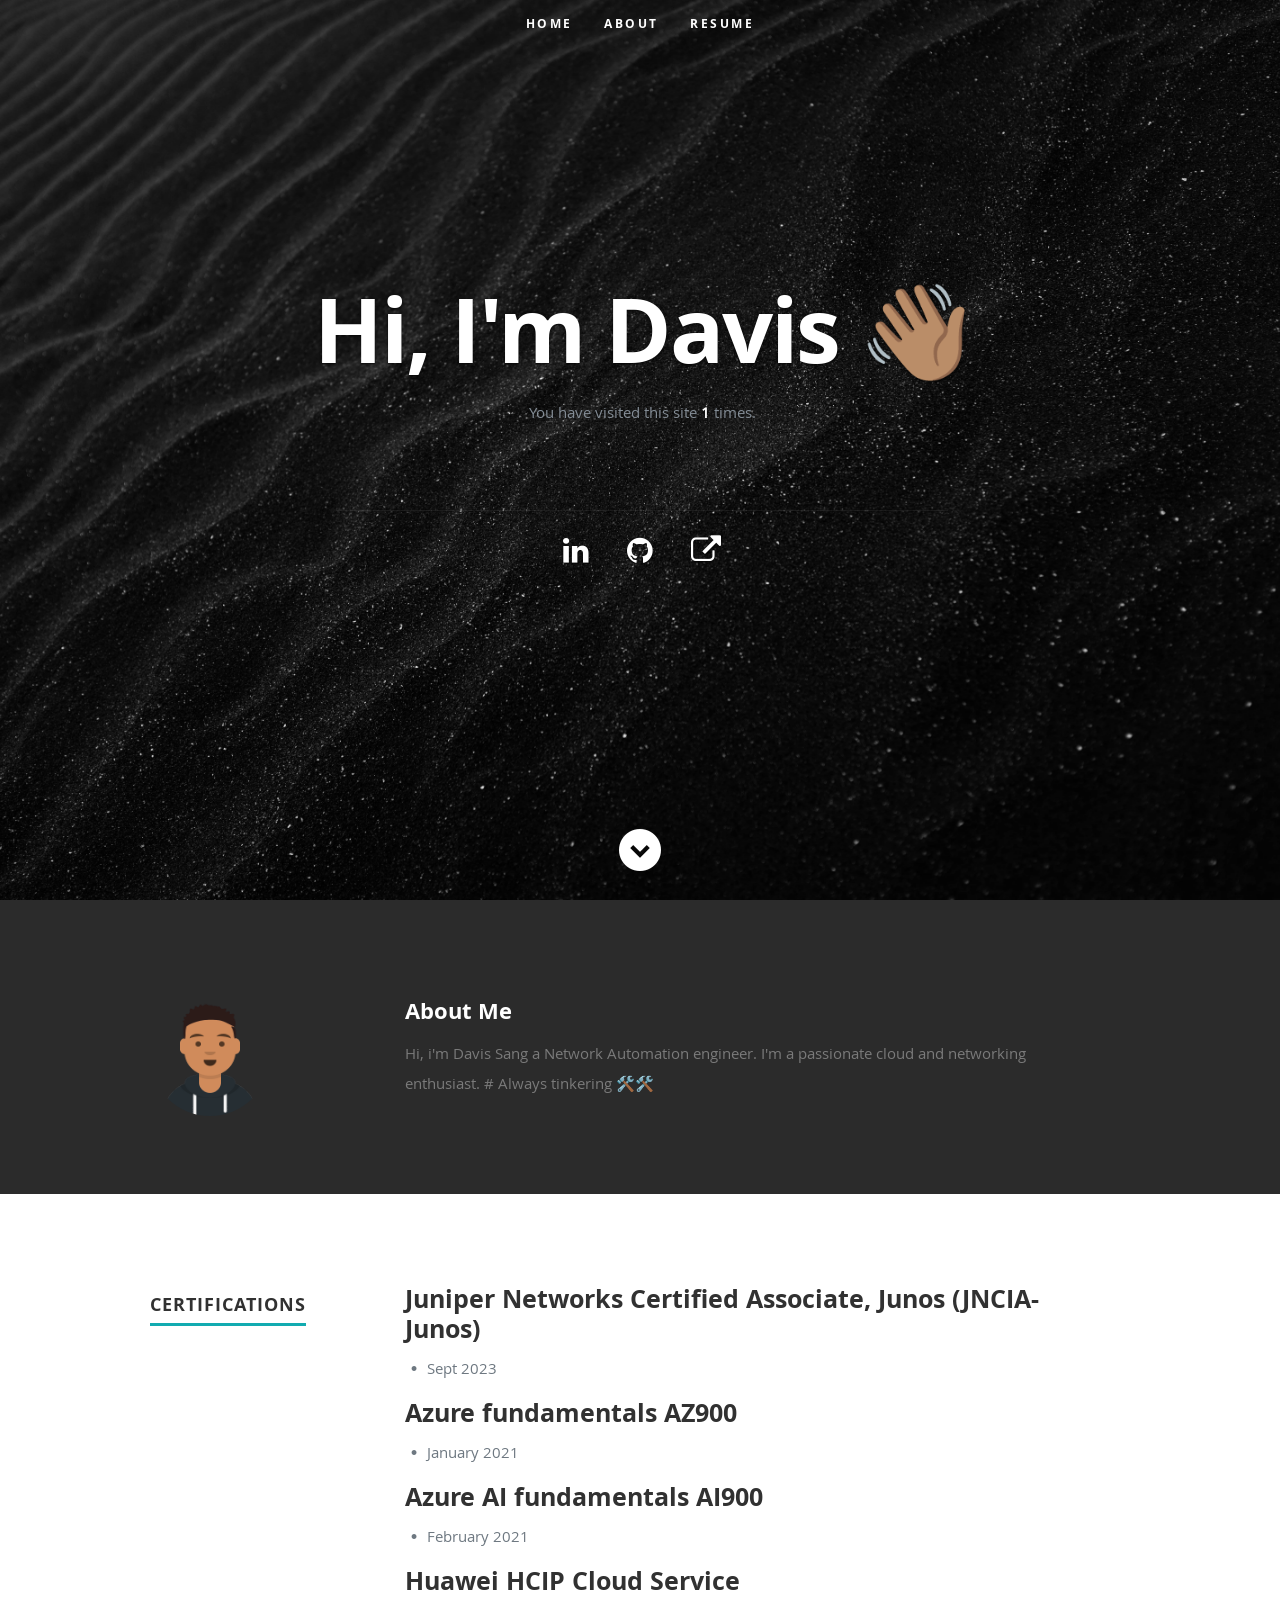
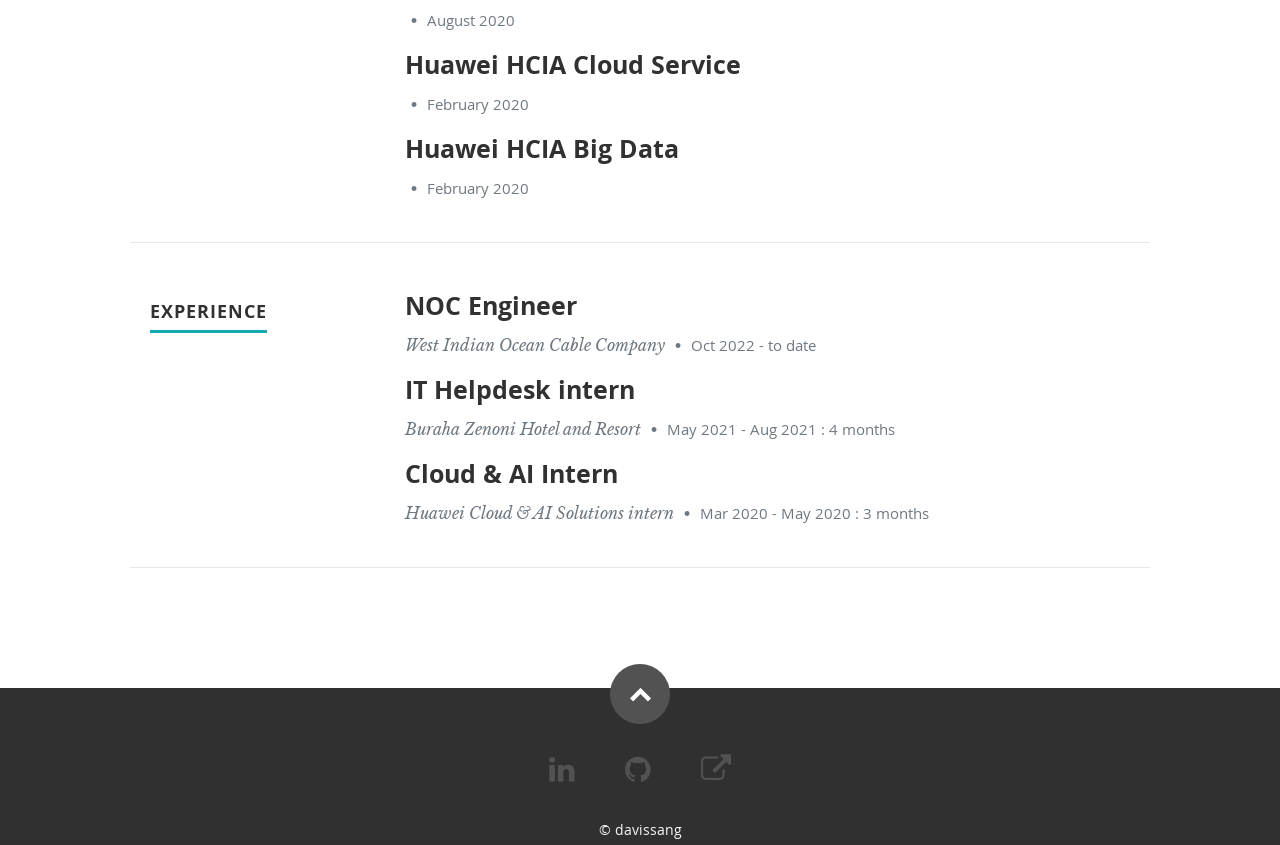
==== commit 047185ec: "feat: Add visitor counter" ====
--- a/frontend/index.html
+++ b/frontend/index.html
@@ -19,10 +19,16 @@
    <link rel="stylesheet" href="css/media-queries.css">
    <link rel="stylesheet" href="css/magnific-popup.css">
 
+   <style>
+      #visit-count {
+         color: white;
+         font-weight: bold;
+      }
+   </style>
+
    <!-- Script
    ================================================== -->
 	<script src="js/modernizr.js"></script>
-
    <!-- Favicons
 	================================================== -->
 	<link rel="shortcut icon" href="images/favicon.png" >
@@ -47,20 +53,21 @@
          </ul> <!-- end #nav -->
 
       </nav> <!-- end #nav-wrap -->
-
-      <div class="row banner">
-         <div class="banner-text">
-            <h1 class="responsive-headline">Hi, I'm Davis <span> &#128075;&#127997;</span></h1>
-            <h3> <a class="smoothscroll" href="#about"></a>
-            <a class="smoothscroll" href="#about"></a>.</h3>
-            <hr />
-            <ul class="social">
-               <li><a href="https://www.linkedin.com/in/davis-sang/"><i class="fa fa-linkedin"></i></a></li>
-               <li><a href="https://github.com/davissang"><i class="fa fa-github"></i></a></li>
-               <li><a href=""><i class="fa fa-external-link"></i></a></li>
-            </ul>
-         </div>
-      </div>
+<div class="row banner">
+   <div class="banner-text">
+      <h1 class="responsive-headline">Hi, I'm Davis <span> &#128075;&#127997;</span></h1>
+      <p>You have visited this site <span id="visit-count"></span> times.</p>
+      <h3> <a class="smoothscroll" href="#about"></a>
+         <a class="smoothscroll" href="#about"></a>.
+      </h3>
+      <hr />
+      <ul class="social">
+         <li><a href="https://www.linkedin.com/in/davis-sang/"><i class="fa fa-linkedin"></i></a></li>
+         <li><a href="https://github.com/davissang"><i class="fa fa-github"></i></a></li>
+         <li><a href=""><i class="fa fa-external-link"></i></a></li>
+      </ul>
+   </div>
+</div>
 
       <p class="scrolldown">
          <a class="smoothscroll" href="#about"><i class="icon-down-circle"></i></a>
@@ -85,7 +92,7 @@
          <div class="nine columns main-col">
 
             <h2>About Me</h2>
-
+            
             <p>
                Hi, i'm Davis Sang a Network Automation engineer. I'm a passionate cloud and networking enthusiast.
                # Always tinkering 🛠️🛠️ 
@@ -116,7 +123,7 @@
 
                 <div class="twelve columns">
  
-                   <h3>Juniper Networks Certified Associate, Junos (JNCIA-Junos)</h3>
+                   <h3>Juniper Networks Certified Associate, Junos (JNCIA-Junos)</h3> 
                    <p class="info"><span>&bull;</span> <em class="date">Sept 2023</em></p>
  
                 </div>
@@ -263,6 +270,7 @@
    <script src="js/waypoints.js"></script>
    <script src="js/jquery.fittext.js"></script>
    <script src="js/magnific-popup.js"></script>
+   <script src="js/counter.js"></script>
    <script src="js/init.js"></script>
 
 </body>
